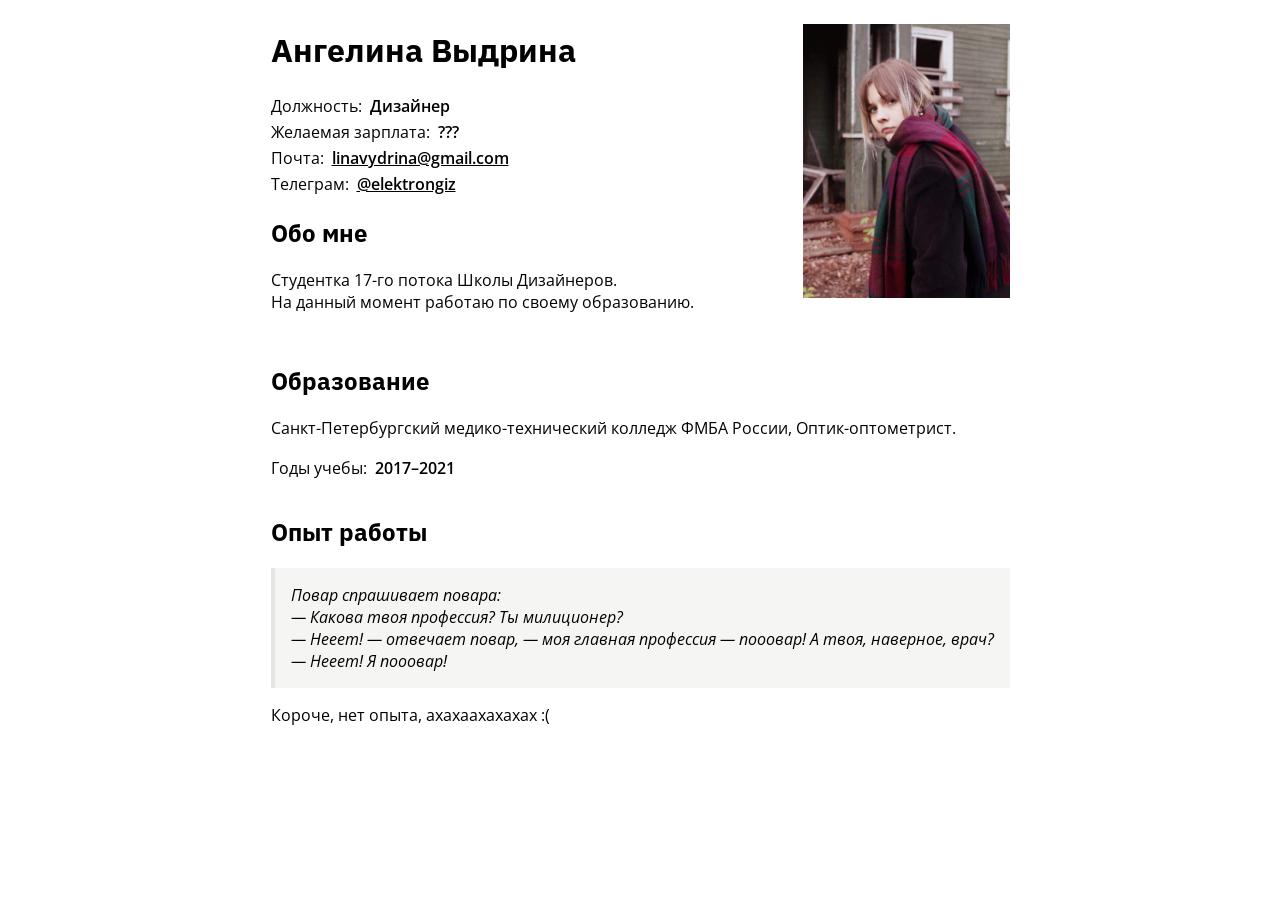
==== index.html @ 6e63c2c4 "Добавлена новая версия страницы" ====
<!DOCTYPE html>
<html lang="en">
  <head>
    <meta charset="UTF-8" />
    <meta http-equiv="X-UA-Compatible" content="IE=edge" />
    <meta name="viewport" content="width=device-width, initial-scale=1.0" />
    <link rel="stylesheet" href="css/style.css" />
    <link rel="preconnect" href="https://fonts.googleapis.com" />
    <link rel="preconnect" href="https://fonts.gstatic.com" crossorigin />
    <link
      href="https://fonts.googleapis.com/css2?family=IBM+Plex+Sans:wght@500,600,700,800,900&family=Open+Sans:wght@300,400,500,600,700,800,900&display=swap"
      rel="stylesheet"
    />
    <title>Ангелина Выдрина</title>
  </head>

  <body>
    <div class="page">
      <div class="content">
				<div class="cv-head">
					<div class="cv-head_info">
						<h1>Ангелина Выдрина</h1>
            <article class="info-block">
              <ul class="list">
                <li class="list_item">
                  <span class="list_item-title">Должность:</span>
                  <span class="list_item-value">Дизайнер</span>
                </li>
                <li class="list_item">
                  <span class="list_item-title">Желаемая зарплата:</span>
                  <span class="list_item-value">???</span>
                </li>
                <li class="list_item">
                  <span class="list_item-title">Почта:</span>
                  <span class="list_item-value"
                    ><a href="mailto:linavydrina@gmail.com"
                      >linavydrina@gmail.com</a
                    ></span
                  >
                </li>
                <li class="list_item">
                  <span class="list_item-title">Телеграм:</span>
                  <span class="list_item-value"
                    ><a href="https://t.me/elektrongiz">@elektrongiz</a></span
                  >
                </li>
              </ul>
            </article>
            <article class="info-block">
              <header>
                <h2>Обо мне</h2>
              </header>
              <p>
                Студентка 17-го потока Школы Дизайнеров. <br />
                На данный момент работаю по своему образованию.
              </p>
            </article>
          </div>
          <div class="cv-head_photo">
            <img
              src="img\photo_2022-12-06_13-28-23.jpg"
              class="photo"
              alt="Моя фотка"
            />
          </div>
        </div>

        <article class="info-block">
          <header>
            <h2>Образование</h2>
          </header>
          <p>
            Санкт-Петербургский медико-технический колледж ФМБА России,
            Оптик-оптометрист.
          </p>
          <ul class="list">
            <li class="list_item">
              <span class="list_item-title">Годы учебы:</span>
              <span class="list_item-value">2017&ndash;2021</span>
            </li>
          </ul>
        </article>
        <article class="info-block">
          <header>
            <h2>Опыт работы</h2>
          </header>
          <p>
            <quote>
              Повар спрашивает повара:<br />
              &mdash;&nbsp;Какова твоя профессия? Ты&nbsp;милиционер?<br />
              &mdash;&nbsp;Нееет! &mdash;&nbsp;отвечает повар,&nbsp;&mdash; моя
              главная профессия&nbsp;&mdash; пооовар! А&nbsp;твоя, наверное,
              врач?
              <br />
              &mdash;&nbsp;Нееет! Я&nbsp;пооовар!<br />
            </quote>
          </p>
          <p>Короче, нет опыта, ахахаахахахах :(</p>
        </article>
      </div>
    </div>
  </body>
</html>
---- css/style.css ----
body {
  margin: 0;
}
a {
  color: inherit;
}
h1,
h2 {
  font-family: 'IBM Plex Sans', sans-serif;
}
ul {
  list-style: none;
  margin: 0;
  padding: 0;
}
.page {
  display: flex;
  justify-content: center;
}
.content {
  display: flex;
  font-family: 'Open Sans', sans-serif;
  max-width: 64rem;
  gap: 1rem;
  padding: 0.5rem;
  flex-direction: column;
}
.cv-head,
.cv-head_info {
  display: flex;
}
.cv-head {
  justify-content: space-between;
}
.cv-head_info {
  flex-direction: column;
}

.cv-head_photo {
  align-items: flex-end;
  justify-content: flex-end;
}
.cv-head_photo img {
  width: 100%;
  padding-top: 1rem;
  max-height: 17.125rem;
  object-fit: contain;
}
.content_info {
  flex-direction: column;
}

.list {
  max-width: fit-content;
}

.list .list_item {
  padding: 0.125rem 0;
}
.list .list_item-value {
  font-weight: 600;
  /* float: right; */
  margin-left: 0.25rem;
}
.info-block quote {
  display: block;
  background-color: #f5f5f4;
  padding: 1rem;
  border-left: 0.25rem solid #e7e5e4;
  font-style: italic;
}
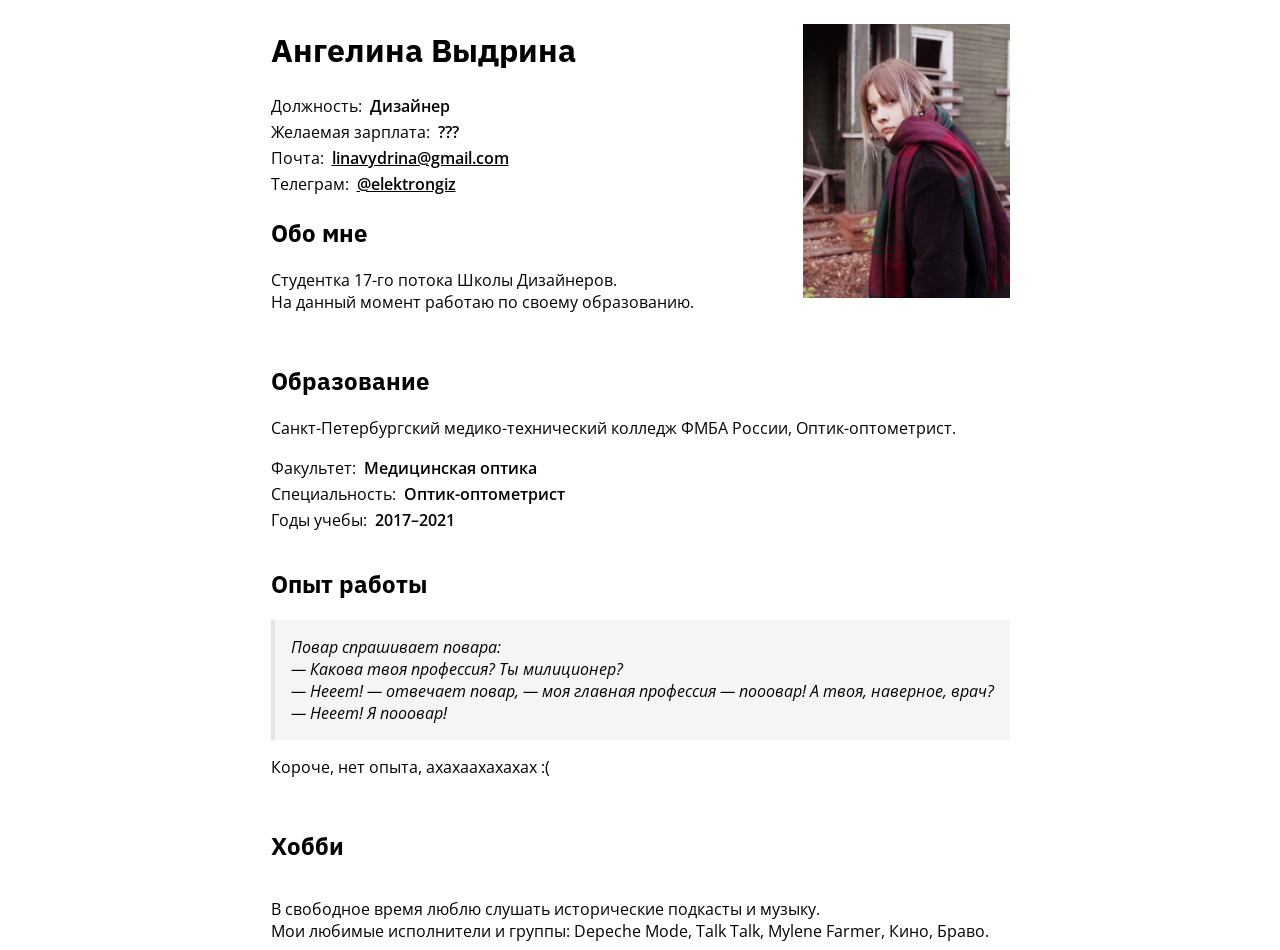
==== commit 3f1a1aaf: "Обновлено образование" ====
--- a/index.html
+++ b/index.html
@@ -17,9 +17,9 @@
   <body>
     <div class="page">
       <div class="content">
-				<div class="cv-head">
-					<div class="cv-head_info">
-						<h1>Ангелина Выдрина</h1>
+        <div class="cv-head">
+          <div class="cv-head_info">
+            <h1>Ангелина Выдрина</h1>
             <article class="info-block">
               <ul class="list">
                 <li class="list_item">
@@ -64,7 +64,6 @@
             />
           </div>
         </div>
-
         <article class="info-block">
           <header>
             <h2>Образование</h2>
@@ -74,6 +73,14 @@
             Оптик-оптометрист.
           </p>
           <ul class="list">
+						<li class="list_item">
+              <span class="list_item-title">Факультет:</span>
+              <span class="list_item-value">Медицинская оптика</span>
+            </li>
+						<li class="list_item">
+              <span class="list_item-title">Специальность:</span>
+              <span class="list_item-value">Оптик-оптометрист</span>
+            </li>
             <li class="list_item">
               <span class="list_item-title">Годы учебы:</span>
               <span class="list_item-value">2017&ndash;2021</span>
@@ -96,6 +103,14 @@
             </quote>
           </p>
           <p>Короче, нет опыта, ахахаахахахах :(</p>
+				</article>
+        </article class="info-block">
+          <header>
+            <h2>Хобби</h2>
+          </header>
+          В свободное время люблю слушать исторические подкасты и музыку.<br/> Мои
+          любимые исполнители и группы: Depeche Mode, Talk Talk, Mylene Farmer,
+          Кино, Браво.
         </article>
       </div>
     </div>
--- a/css/style.css
+++ b/css/style.css
@@ -31,6 +31,7 @@
 }
 .cv-head {
   justify-content: space-between;
+  gap: 2rem;
 }
 .cv-head_info {
   flex-direction: column;
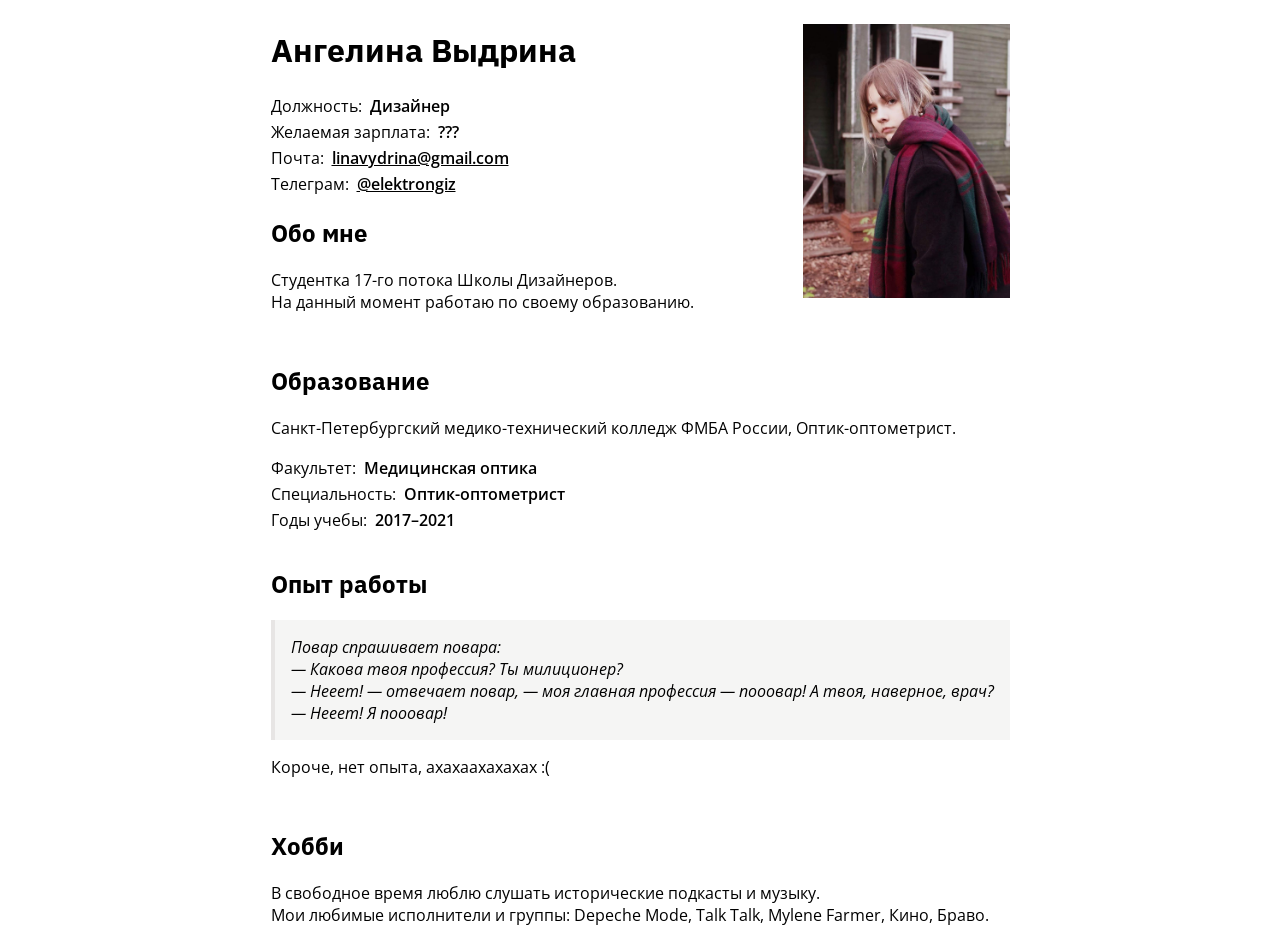
==== commit fa701f92: "Исправлена верстка" ====
--- a/index.html
+++ b/index.html
@@ -13,7 +13,6 @@
     />
     <title>Ангелина Выдрина</title>
   </head>
-
   <body>
     <div class="page">
       <div class="content">
@@ -73,11 +72,11 @@
             Оптик-оптометрист.
           </p>
           <ul class="list">
-						<li class="list_item">
+            <li class="list_item">
               <span class="list_item-title">Факультет:</span>
               <span class="list_item-value">Медицинская оптика</span>
             </li>
-						<li class="list_item">
+            <li class="list_item">
               <span class="list_item-title">Специальность:</span>
               <span class="list_item-value">Оптик-оптометрист</span>
             </li>
@@ -103,14 +102,14 @@
             </quote>
           </p>
           <p>Короче, нет опыта, ахахаахахахах :(</p>
-				</article>
-        </article class="info-block">
+        </article>
+        <article class="info-block">
           <header>
             <h2>Хобби</h2>
           </header>
-          В свободное время люблю слушать исторические подкасты и музыку.<br/> Мои
-          любимые исполнители и группы: Depeche Mode, Talk Talk, Mylene Farmer,
-          Кино, Браво.
+          В свободное время люблю слушать исторические подкасты и музыку.<br />
+          Мои любимые исполнители и группы: Depeche Mode, Talk Talk, Mylene
+          Farmer, Кино, Браво.
         </article>
       </div>
     </div>
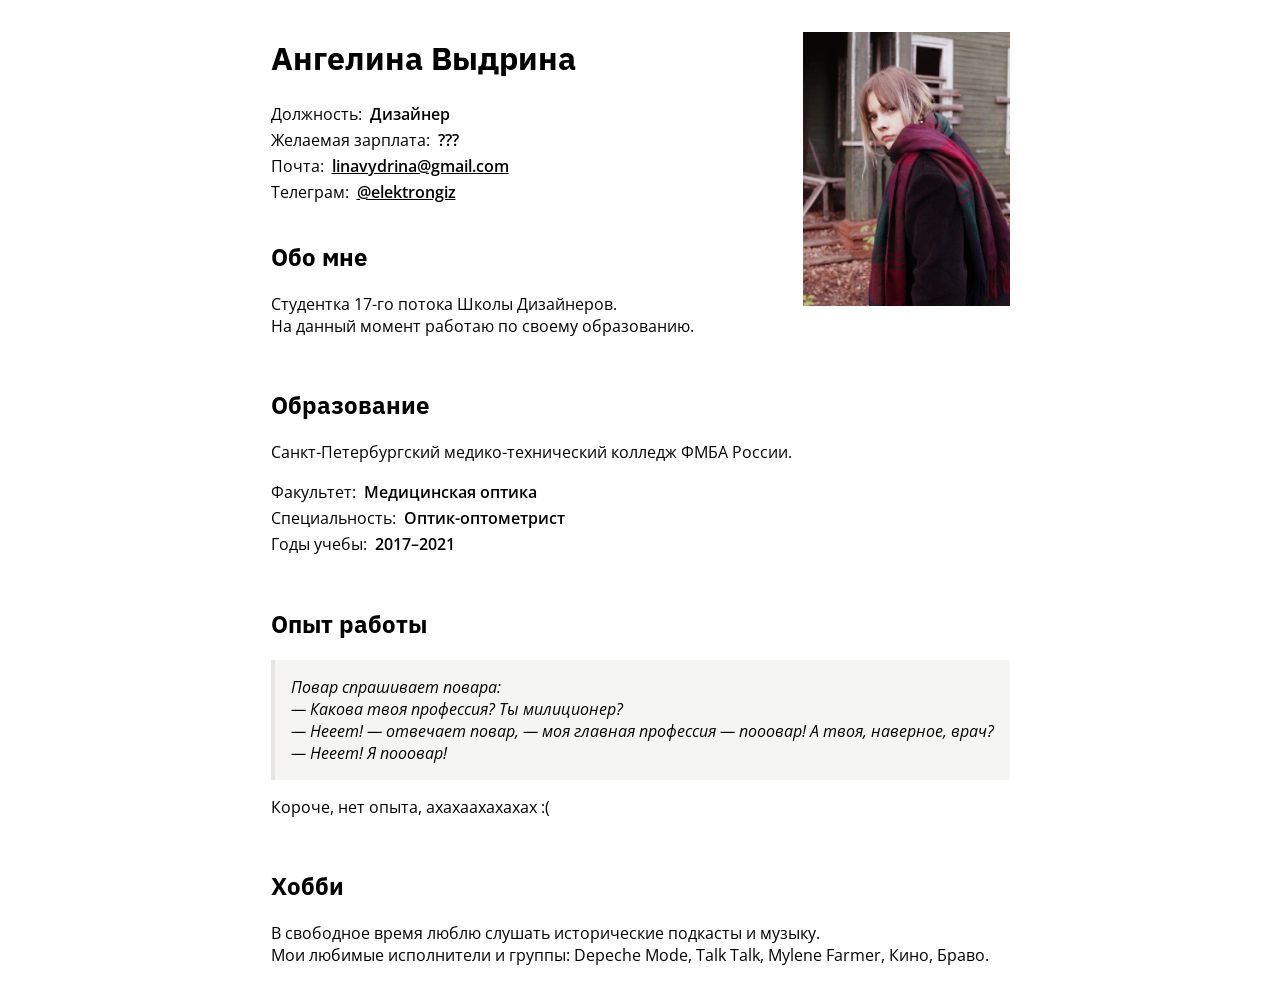
==== commit 3412e254: "Исправлена разметка" ====
--- a/index.html
+++ b/index.html
@@ -19,7 +19,7 @@
         <div class="cv-head">
           <div class="cv-head_info">
             <h1>Ангелина Выдрина</h1>
-            <article class="info-block">
+            <article class="info-block info-block--mb">
               <ul class="list">
                 <li class="list_item">
                   <span class="list_item-title">Должность:</span>
@@ -63,14 +63,12 @@
             />
           </div>
         </div>
-        <article class="info-block">
+        <article class="info-block info-block--mb">
           <header>
             <h2>Образование</h2>
           </header>
-          <p>
-            Санкт-Петербургский медико-технический колледж ФМБА России,
-            Оптик-оптометрист.
-          </p>
+          <p>Санкт-Петербургский медико-технический колледж ФМБА России.</p>
+
           <ul class="list">
             <li class="list_item">
               <span class="list_item-title">Факультет:</span>
--- a/css/style.css
+++ b/css/style.css
@@ -22,7 +22,7 @@
   font-family: 'Open Sans', sans-serif;
   max-width: 64rem;
   gap: 1rem;
-  padding: 0.5rem;
+  padding: 1rem;
   flex-direction: column;
 }
 .cv-head,
@@ -63,6 +63,9 @@
   /* float: right; */
   margin-left: 0.25rem;
 }
+.info-block--mb{
+	margin-bottom:1rem;
+}
 .info-block quote {
   display: block;
   background-color: #f5f5f4;
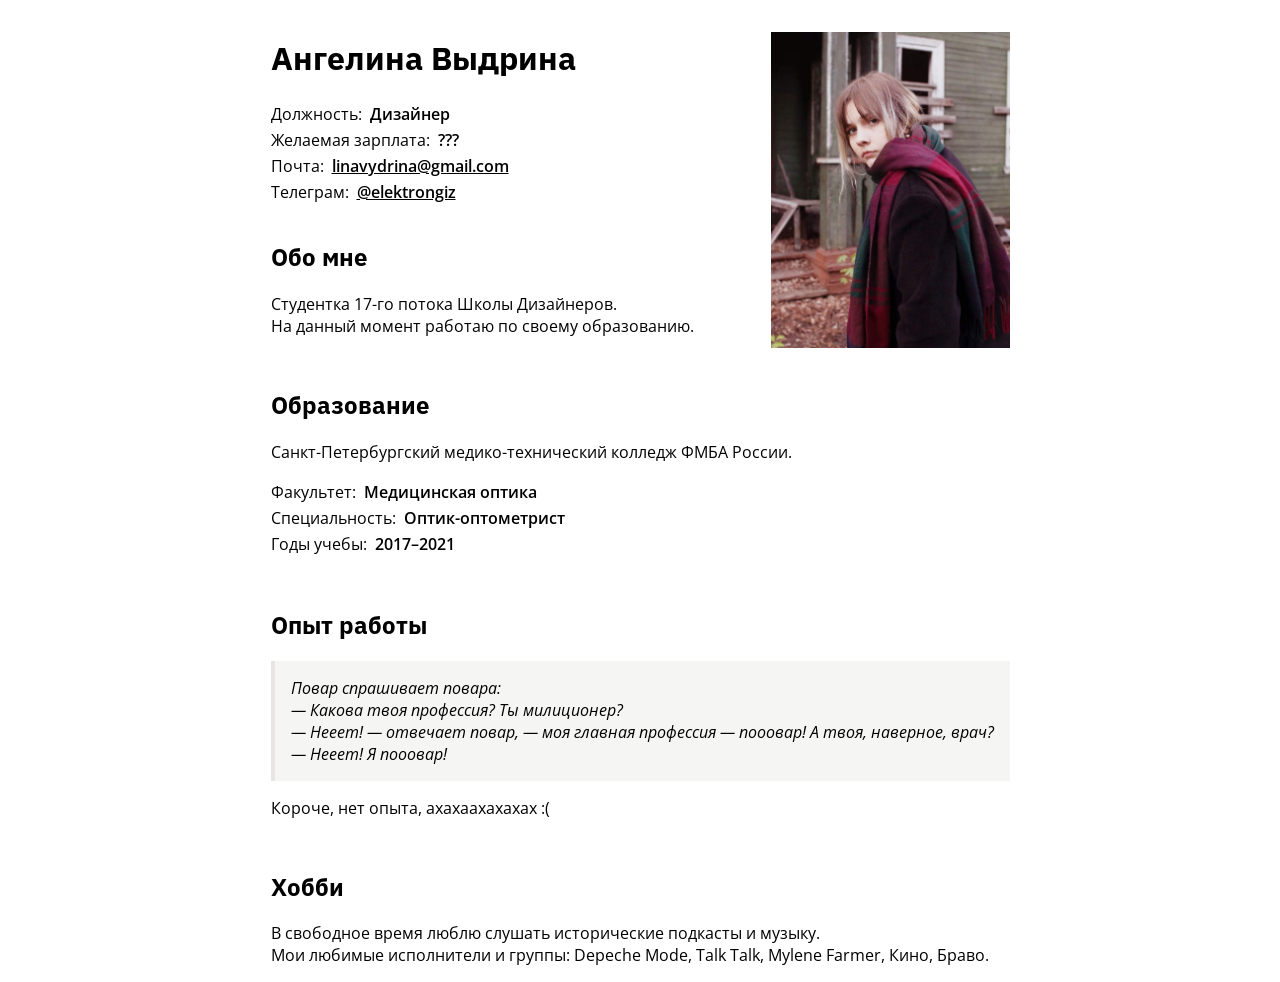
==== commit e85e4053: "Исправлены шрифты" ====
--- a/index.html
+++ b/index.html
@@ -5,12 +5,9 @@
     <meta http-equiv="X-UA-Compatible" content="IE=edge" />
     <meta name="viewport" content="width=device-width, initial-scale=1.0" />
     <link rel="stylesheet" href="css/style.css" />
-    <link rel="preconnect" href="https://fonts.googleapis.com" />
-    <link rel="preconnect" href="https://fonts.gstatic.com" crossorigin />
-    <link
-      href="https://fonts.googleapis.com/css2?family=IBM+Plex+Sans:wght@500,600,700,800,900&family=Open+Sans:wght@300,400,500,600,700,800,900&display=swap"
-      rel="stylesheet"
-    />
+		<link rel="preconnect" href="https://fonts.googleapis.com">
+		<link rel="preconnect" href="https://fonts.gstatic.com" crossorigin>
+		<link href="https://fonts.googleapis.com/css2?family=IBM+Plex+Sans:wght@500;600;700&family=Open+Sans:ital,wght@0,400;0,500;0,600;0,700;0,800;1,400;1,500&display=swap" rel="stylesheet">
     <title>Ангелина Выдрина</title>
   </head>
   <body>
--- a/css/style.css
+++ b/css/style.css
@@ -6,7 +6,7 @@
 }
 h1,
 h2 {
-  font-family: 'IBM Plex Sans', sans-serif;
+  font-family: 'IBM Plex Sans';
 }
 ul {
   list-style: none;
@@ -19,7 +19,7 @@
 }
 .content {
   display: flex;
-  font-family: 'Open Sans', sans-serif;
+  font-family: 'Open Sans';
   max-width: 64rem;
   gap: 1rem;
   padding: 1rem;
@@ -44,7 +44,7 @@
 .cv-head_photo img {
   width: 100%;
   padding-top: 1rem;
-  max-height: 17.125rem;
+  max-height: 19.75rem;
   object-fit: contain;
 }
 .content_info {
@@ -63,8 +63,8 @@
   /* float: right; */
   margin-left: 0.25rem;
 }
-.info-block--mb{
-	margin-bottom:1rem;
+.info-block--mb {
+  margin-bottom: 1rem;
 }
 .info-block quote {
   display: block;
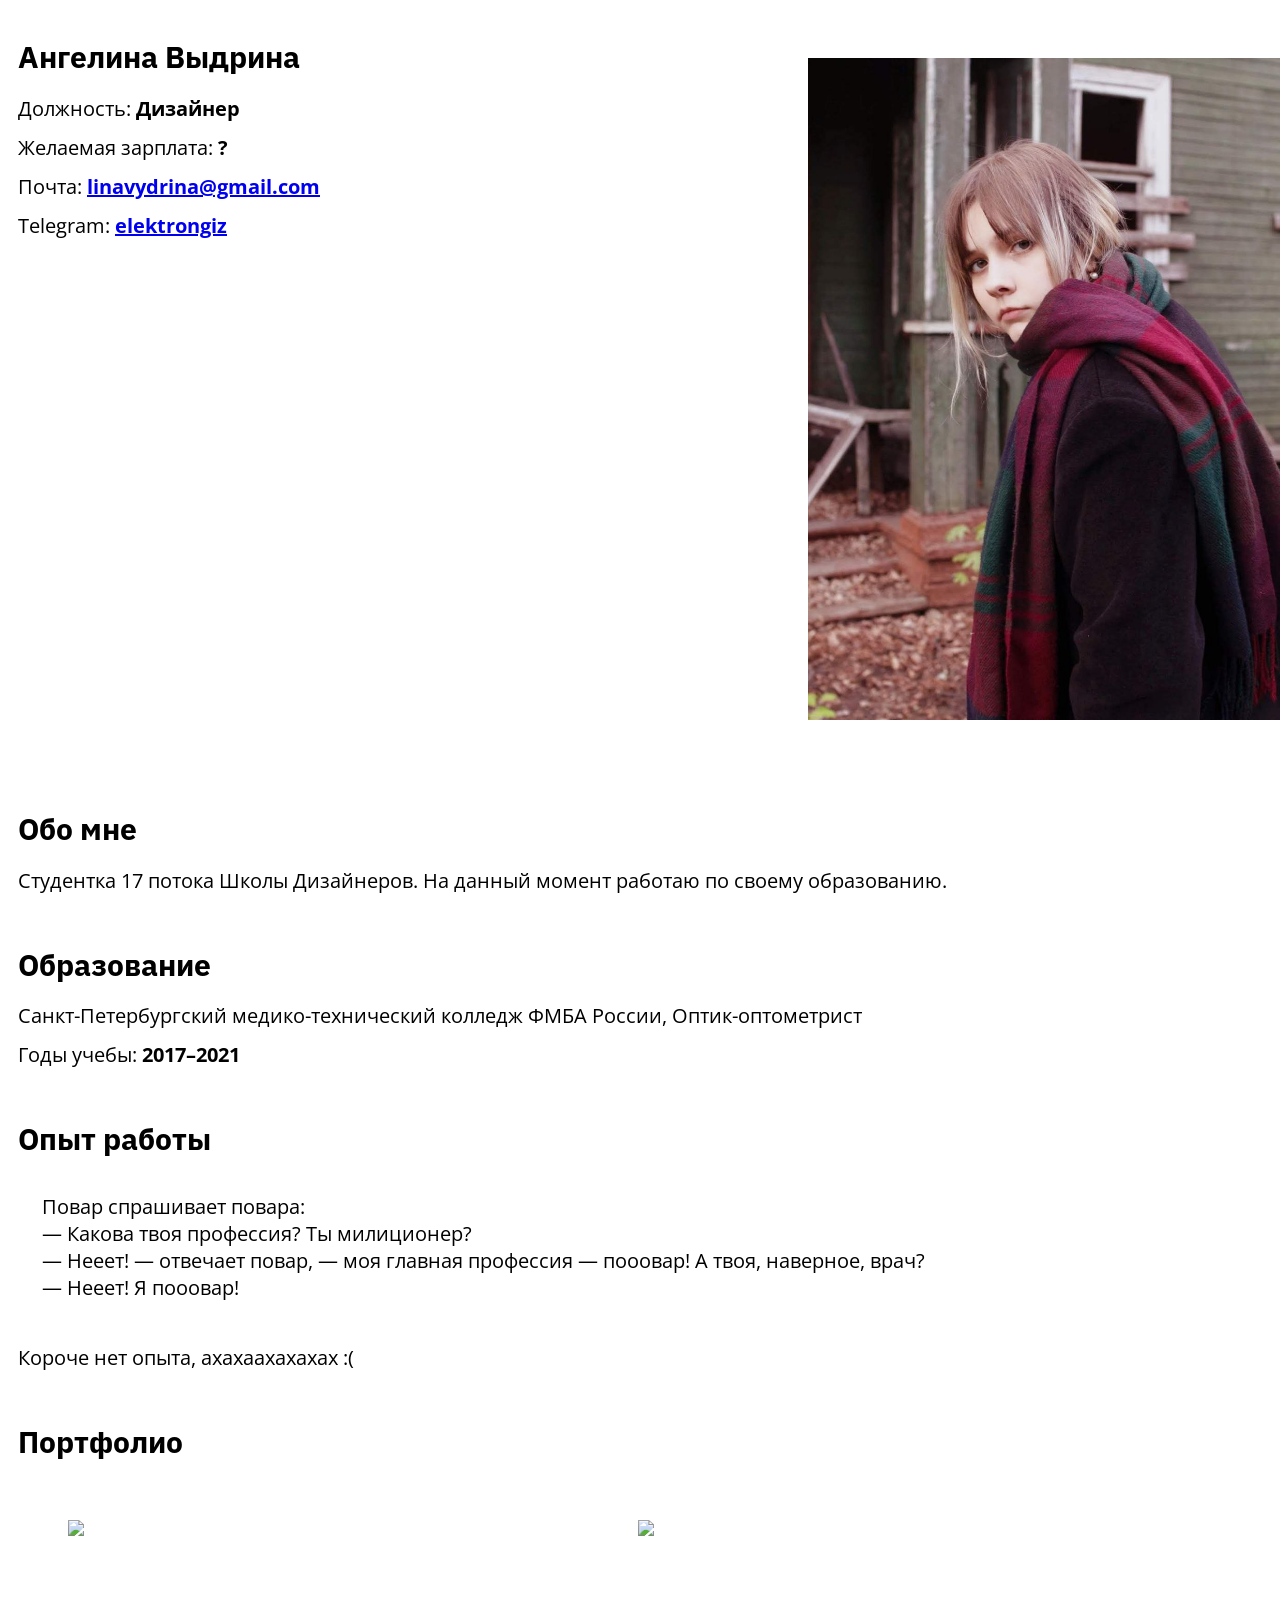
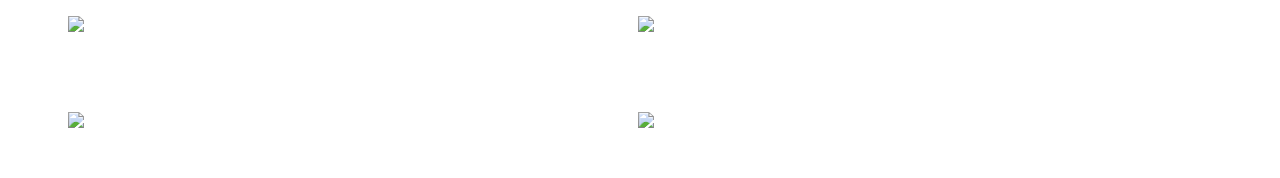
==== commit 66b91159: "вместо Хобби добавило заголовок портфолио" ====
--- a/index.html
+++ b/index.html
@@ -5,108 +5,117 @@
     <meta http-equiv="X-UA-Compatible" content="IE=edge" />
     <meta name="viewport" content="width=device-width, initial-scale=1.0" />
     <link rel="stylesheet" href="css/style.css" />
-		<link rel="preconnect" href="https://fonts.googleapis.com">
-		<link rel="preconnect" href="https://fonts.gstatic.com" crossorigin>
-		<link href="https://fonts.googleapis.com/css2?family=IBM+Plex+Sans:wght@500;600;700&family=Open+Sans:ital,wght@0,400;0,500;0,600;0,700;0,800;1,400;1,500&display=swap" rel="stylesheet">
-    <title>Ангелина Выдрина</title>
+    <link rel="preconnect" href="https://fonts.googleapis.com" />
+    <link rel="preconnect" href="https://fonts.gstatic.com" crossorigin />
+    <link
+      href="https://fonts.googleapis.com/css2?family=IBM+Plex+Sans:wght@500,600,700,800,900&family=Open+Sans:wght@300,400,500,600,700,800,900&display=swap"
+      rel="stylesheet"
+    />
+    <title>Portfolio</title>
   </head>
   <body>
-    <div class="page">
-      <div class="content">
-        <div class="cv-head">
-          <div class="cv-head_info">
-            <h1>Ангелина Выдрина</h1>
-            <article class="info-block info-block--mb">
-              <ul class="list">
-                <li class="list_item">
-                  <span class="list_item-title">Должность:</span>
-                  <span class="list_item-value">Дизайнер</span>
-                </li>
-                <li class="list_item">
-                  <span class="list_item-title">Желаемая зарплата:</span>
-                  <span class="list_item-value">???</span>
-                </li>
-                <li class="list_item">
-                  <span class="list_item-title">Почта:</span>
-                  <span class="list_item-value"
-                    ><a href="mailto:linavydrina@gmail.com"
-                      >linavydrina@gmail.com</a
-                    ></span
-                  >
-                </li>
-                <li class="list_item">
-                  <span class="list_item-title">Телеграм:</span>
-                  <span class="list_item-value"
-                    ><a href="https://t.me/elektrongiz">@elektrongiz</a></span
-                  >
-                </li>
-              </ul>
-            </article>
-            <article class="info-block">
-              <header>
-                <h2>Обо мне</h2>
-              </header>
-              <p>
-                Студентка 17-го потока Школы Дизайнеров. <br />
-                На данный момент работаю по своему образованию.
-              </p>
-            </article>
-          </div>
-          <div class="cv-head_photo">
+    <div class="my_photo">
+      <img src="img\photo_2022-12-06_13-28-23.jpg" alt="Моя фотка" />
+    </div>
+    <section>
+      <div class="info">
+        <h1>Ангелина Выдрина</h1>
+        <p>Должность: <strong>Дизайнер</strong></p>
+        <p>Желаемая зарплата: <strong>?</strong></p>
+        <p>
+          Почта:
+          <strong>
+            <a href="mailto:linavydrina@gmail.com">linavydrina@gmail.com</a>
+          </strong>
+        </p>
+        <p>
+          Telegram:
+          <strong><a href="https://t.me/elektrongiz">elektrongiz</a></strong>
+        </p>
+      </div>
+    </section>
+    <section>
+      <div class="about_me">
+        <h2>Обо мне</h2>
+        <p>
+          Студентка 17 потока Школы Дизайнеров. На данный момент работаю по
+          своему образованию.
+        </p>
+      </div>
+    </section>
+    <section>
+      <div class="education">
+        <h2>Образование</h2>
+        <p>
+          Санкт-Петербургский медико-технический колледж ФМБА России,
+          Оптик-оптометрист
+        </p>
+        <p>Годы учебы: <strong>2017&ndash;2021</strong></p>
+      </div>
+    </section>
+    <section>
+      <div class="work_exp">
+        <h2>Опыт работы</h2>
+        <quote>
+          Повар спрашивает повара:<br />
+          &mdash;&nbsp;Какова твоя профессия? Ты&nbsp;милиционер?<br />
+          &mdash;&nbsp;Нееет! &mdash;&nbsp;отвечает повар,&nbsp;&mdash; моя
+          главная профессия&nbsp;&mdash; пооовар! А&nbsp;твоя, наверное, врач?
+          <br />
+          &mdash;&nbsp;Нееет! Я&nbsp;пооовар!<br />
+        </quote>
+        <br />
+        <p>Короче нет опыта, ахахаахахахах :(</p>
+      </div>
+    </section>
+    <section>
+      <div class="hobby">
+        <h2>Портфолио</h2>
+      </div>
+    </section>
+    <div class="row">
+      <div class="project">
+        <div class="project-image">
+          <img
+            src="https://sun9-5.userapi.com/impf/c845219/v845219120/dbd8b/2jRBt3FWqDQ.jpg?size=1280x853&quality=96&sign=34db3adf896751f9aa217cc873dd2c17&type=album"/>
+        </div>
+      </div>
+    </div>
+  </div>
+    <div class="row">
+      <div class="project">
+        <div class="project-image">
+          <img
+            src="https://sun9-84.userapi.com/impf/c845216/v845216609/15e009/Za1s0WT6l2A.jpg?size=1280x853&quality=96&sign=372a58e5b6a324b49d466f84b5224939&type=album">
+        </div>
+      </div>
+      <div class="project">
+        <div class="project-image">
+          <img
+            src="https://sun9-5.userapi.com/impf/c854024/v854024012/11752d/TKD2sMFO4-4.jpg?size=1280x853&quality=96&sign=32073e2aa7c2bae01bfe13396f7c8782&type=album">
+        </div>
+      </div>
+      <div class="row">
+        <div class="project">
+          <div class="project-image">
             <img
-              src="img\photo_2022-12-06_13-28-23.jpg"
-              class="photo"
-              alt="Моя фотка"
-            />
+              src="https://sun9-47.userapi.com/impf/c852228/v852228037/556c2/tZgpC5PPZ1I.jpg?size=1280x853&quality=96&sign=af4499aff1f1289114e8dca5cdde4005&type=album"/>
           </div>
         </div>
-        <article class="info-block info-block--mb">
-          <header>
-            <h2>Образование</h2>
-          </header>
-          <p>Санкт-Петербургский медико-технический колледж ФМБА России.</p>
-
-          <ul class="list">
-            <li class="list_item">
-              <span class="list_item-title">Факультет:</span>
-              <span class="list_item-value">Медицинская оптика</span>
-            </li>
-            <li class="list_item">
-              <span class="list_item-title">Специальность:</span>
-              <span class="list_item-value">Оптик-оптометрист</span>
-            </li>
-            <li class="list_item">
-              <span class="list_item-title">Годы учебы:</span>
-              <span class="list_item-value">2017&ndash;2021</span>
-            </li>
-          </ul>
-        </article>
-        <article class="info-block">
-          <header>
-            <h2>Опыт работы</h2>
-          </header>
-          <p>
-            <quote>
-              Повар спрашивает повара:<br />
-              &mdash;&nbsp;Какова твоя профессия? Ты&nbsp;милиционер?<br />
-              &mdash;&nbsp;Нееет! &mdash;&nbsp;отвечает повар,&nbsp;&mdash; моя
-              главная профессия&nbsp;&mdash; пооовар! А&nbsp;твоя, наверное,
-              врач?
-              <br />
-              &mdash;&nbsp;Нееет! Я&nbsp;пооовар!<br />
-            </quote>
-          </p>
-          <p>Короче, нет опыта, ахахаахахахах :(</p>
-        </article>
-        <article class="info-block">
-          <header>
-            <h2>Хобби</h2>
-          </header>
-          В свободное время люблю слушать исторические подкасты и музыку.<br />
-          Мои любимые исполнители и группы: Depeche Mode, Talk Talk, Mylene
-          Farmer, Кино, Браво.
-        </article>
       </div>
     </div>
+      <div class="row">
+        <div class="project">
+          <div class="project-image">
+            <img
+              src="https://sun9-61.userapi.com/impf/c845216/v845216339/dfca4/bR5BymN2br4.jpg?size=1280x853&quality=96&sign=b271bff05a80cdfe816bee10262cb3bd&type=album">
+          </div>
+        </div>
+        <div class="project">
+          <div class="project-image">
+            <img
+              src="https://sun9-87.userapi.com/impf/c844216/v844216105/d1613/swdx_1zC8VA.jpg?size=1280x853&quality=96&sign=76d15209ca38b49ac5fdb32d136945f7&type=album">
+          </div>
+        </div>
   </body>
 </html>
--- a/css/style.css
+++ b/css/style.css
@@ -1,75 +1,85 @@
-body {
-  margin: 0;
-}
-a {
-  color: inherit;
-}
-h1,
-h2 {
-  font-family: 'IBM Plex Sans';
-}
-ul {
-  list-style: none;
-  margin: 0;
-  padding: 0;
-}
-.page {
-  display: flex;
-  justify-content: center;
-}
-.content {
-  display: flex;
-  font-family: 'Open Sans';
-  max-width: 64rem;
-  gap: 1rem;
-  padding: 1rem;
-  flex-direction: column;
-}
-.cv-head,
-.cv-head_info {
-  display: flex;
-}
-.cv-head {
-  justify-content: space-between;
-  gap: 2rem;
-}
-.cv-head_info {
-  flex-direction: column;
+* {
+  padding: 0px;
 }
 
-.cv-head_photo {
-  align-items: flex-end;
-  justify-content: flex-end;
-}
-.cv-head_photo img {
-  width: 100%;
-  padding-top: 1rem;
-  max-height: 19.75rem;
-  object-fit: contain;
-}
-.content_info {
-  flex-direction: column;
+body {
+  font-size: 20px;
+  line-height: 27px;
 }
 
-.list {
-  max-width: fit-content;
+section {
+  position: relative;
+}
+h1 {
+  font-family: "IBM Plex Sans", sans-serif;
+  color: #000000;
+  text-align: left;
+}
+.info {
+  margin: 0;
+  display: inline-block;
+  padding: 10px;
 }
 
-.list .list_item {
-  padding: 0.125rem 0;
+h2 {
+  font-family: "IBM Plex Sans", sans-serif;
+  color: #000000;
+  text-align: left;
 }
-.list .list_item-value {
-  font-weight: 600;
-  /* float: right; */
-  margin-left: 0.25rem;
+
+P {
+  font-family: "Open Sans", sans-serif;
+  font-size: 20px;
+  color: black;
+  margin: 0 0 0.6em 0;
 }
-.info-block--mb {
-  margin-bottom: 1rem;
+
+.my_photo {
+  width: 500px;
+  height: auto;
+  float: right;
+  padding: 10px;
+  margin: 10px 14px auto 6px;
 }
-.info-block quote {
+
+.about_me {
+  margin: 0;
+  display: inline-block;
+  padding: 10px;
+}
+
+.education {
+  margin: 0;
+  display: inline-block;
+  padding: 10px;
+}
+
+.work_exp {
+  margin: 0;
+  display: inline-block;
+  padding: 10px;
+}
+
+.hobby {
+  margin: 0;
+  display: inline-block;
+  padding: 10px;
+}
+
+quote {
+  font-family: "Open Sans", sans-serif;
+  /* background-color: #ffffa9; */
   display: block;
-  background-color: #f5f5f4;
-  padding: 1rem;
-  border-left: 0.25rem solid #e7e5e4;
-  font-style: italic;
+  padding: 16px 24px;
+  /* border-left: 3px solid #bf8f10; */
+  line-height: normal;
 }
+
+img {
+  width: 500px;
+  height: auto;
+  float: left;
+  padding: 0px;
+  margin: 30px 10px 50px 60px;
+}
+
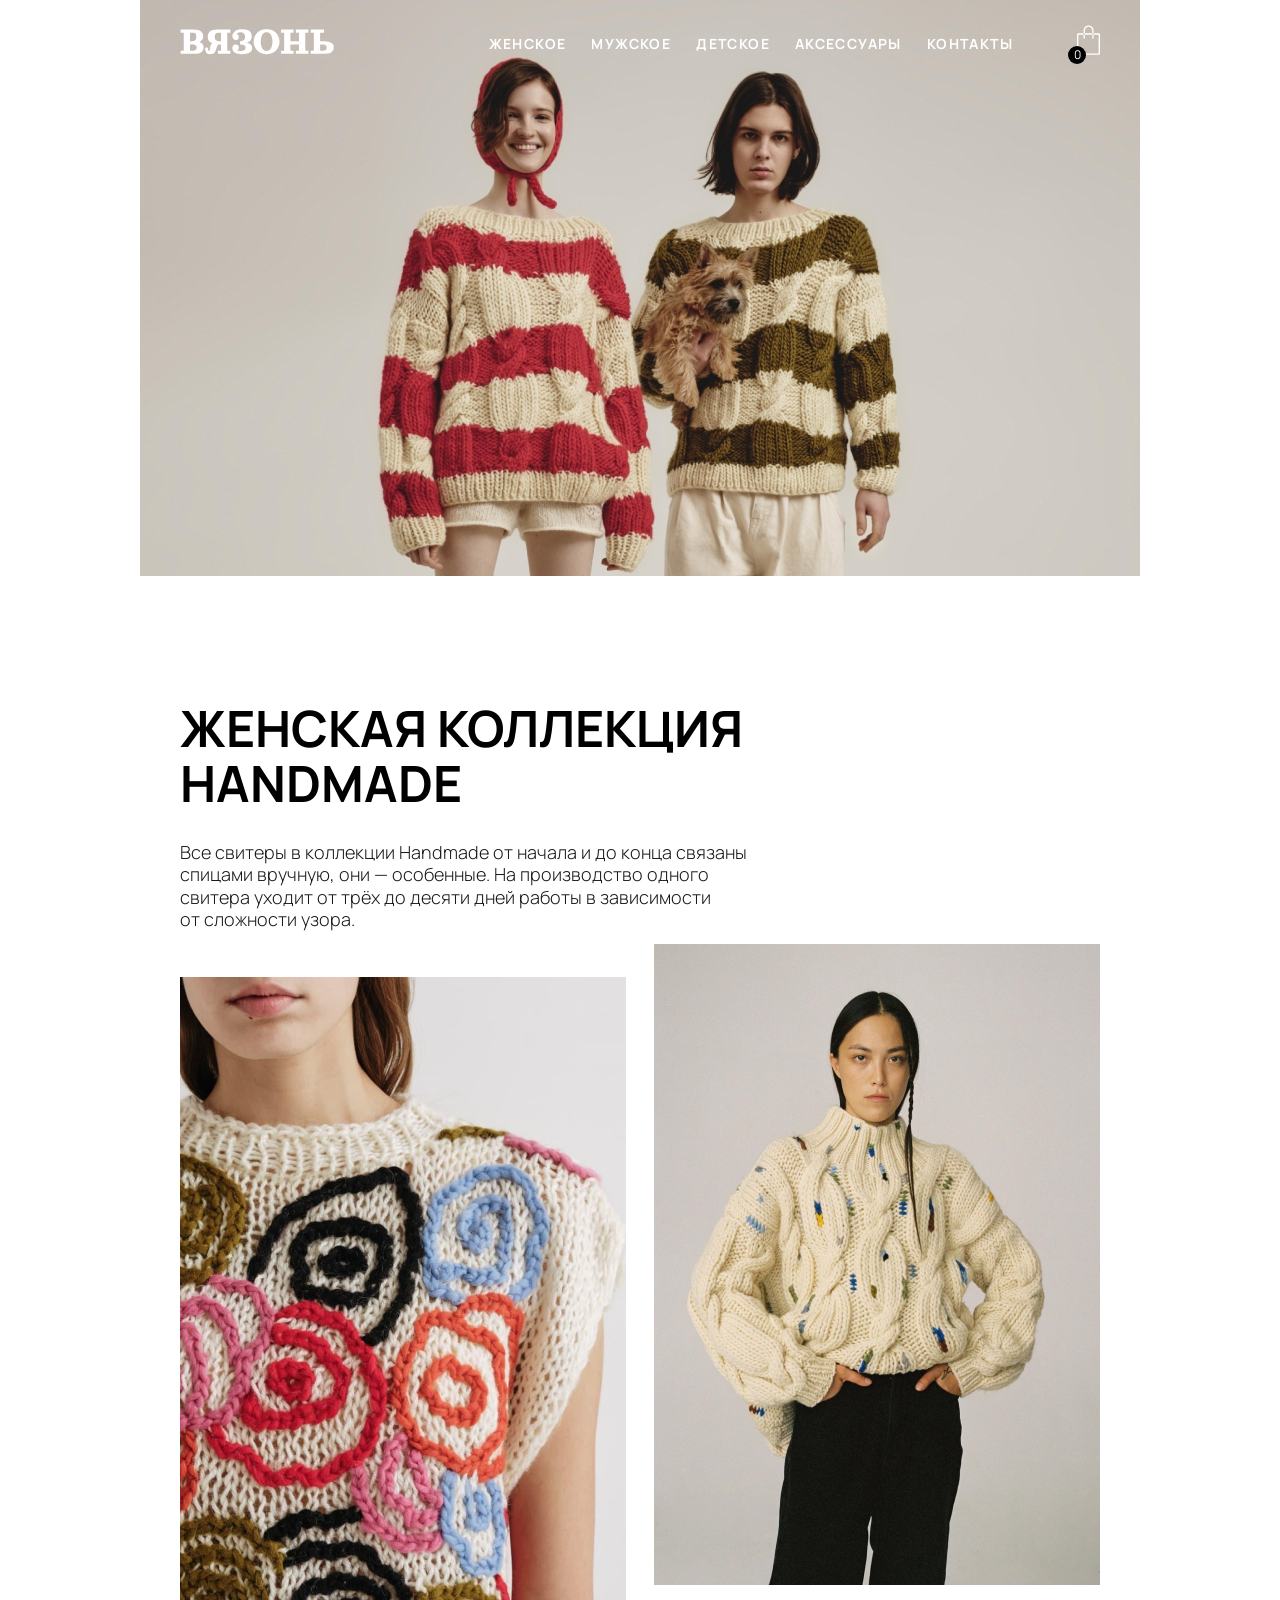
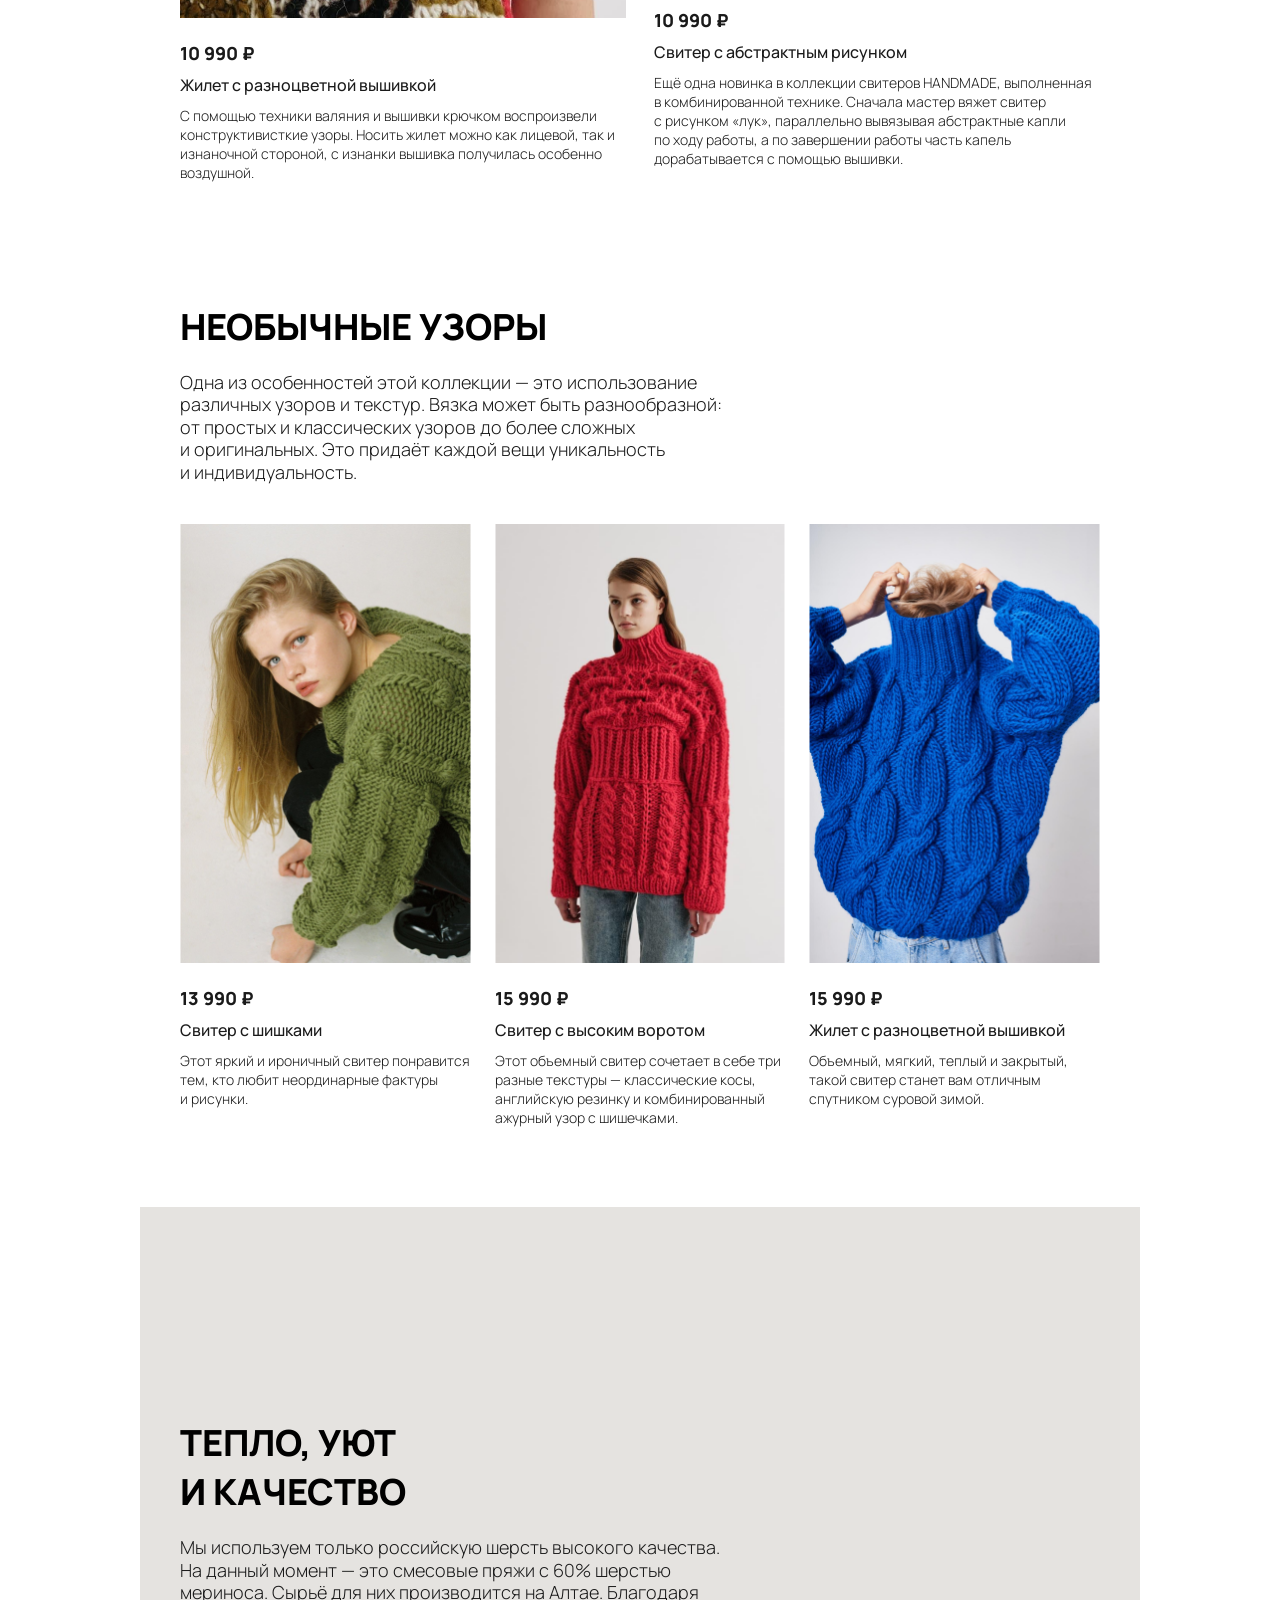
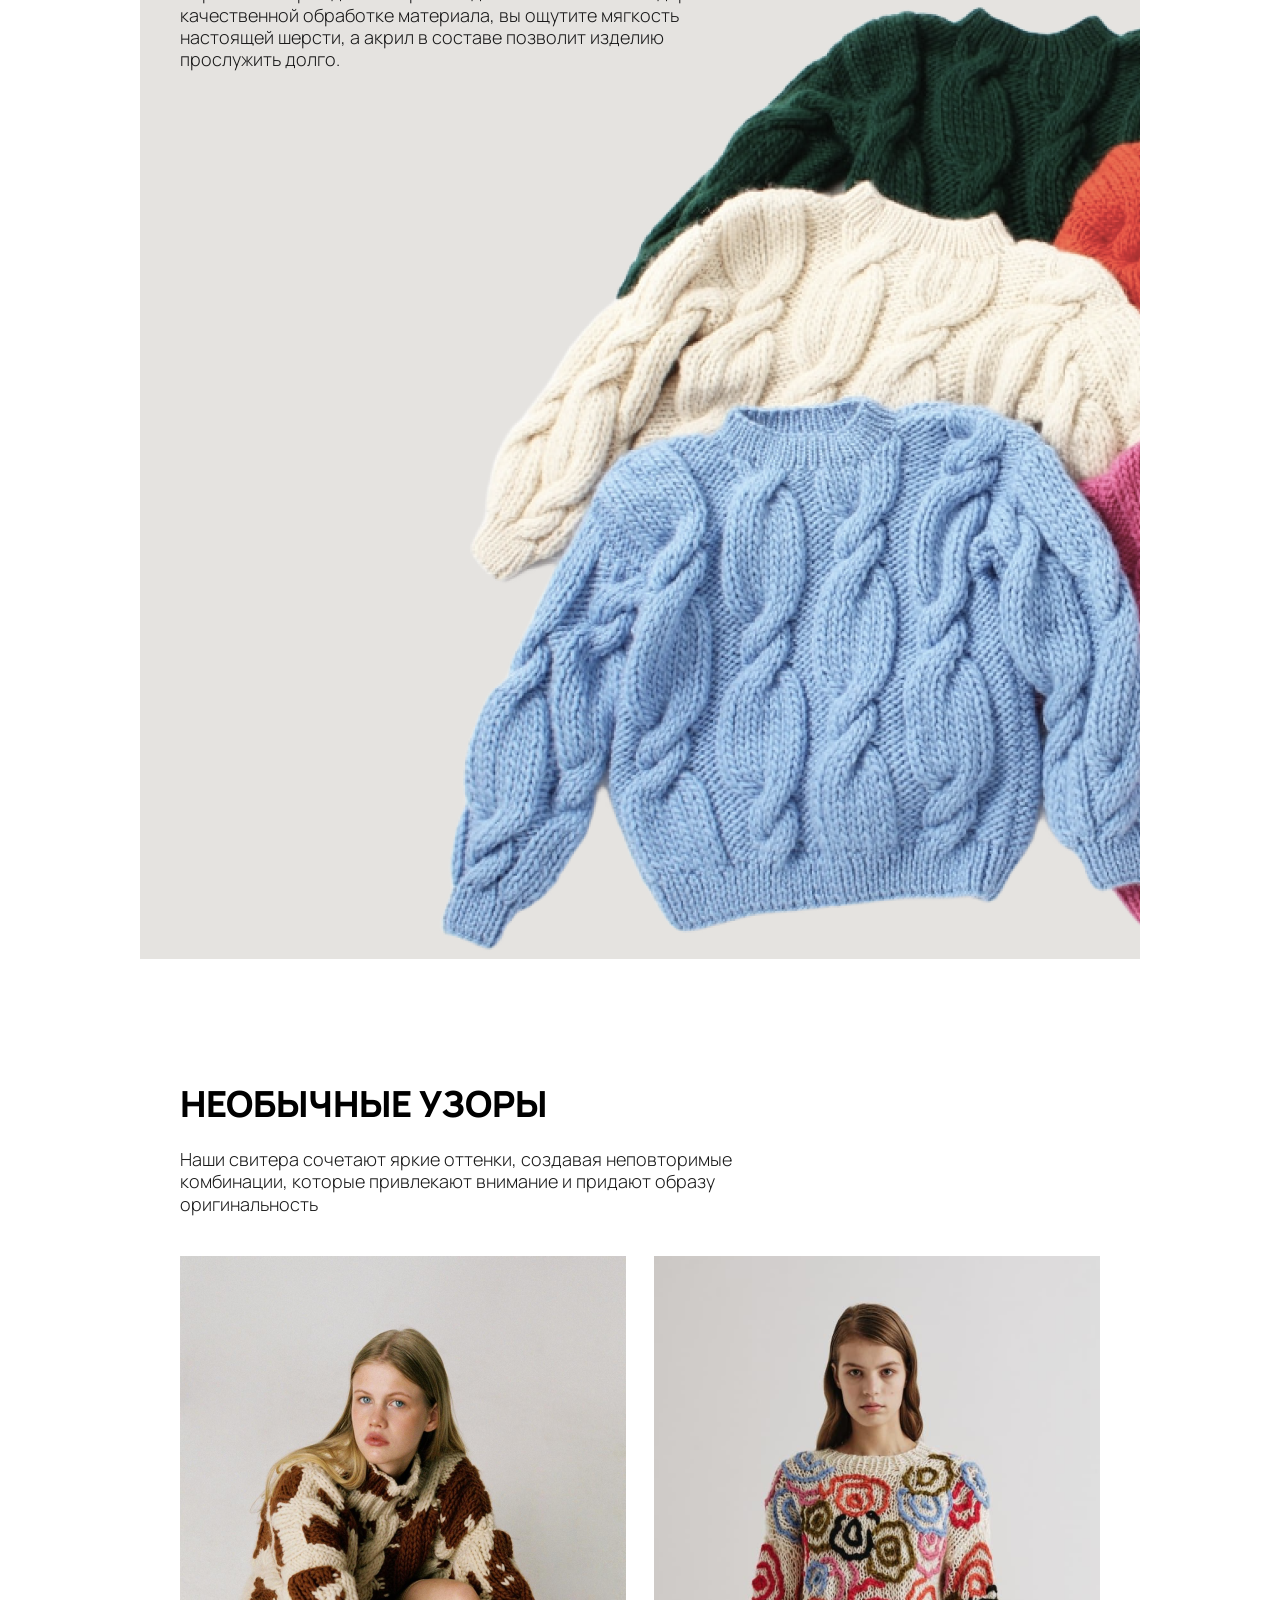
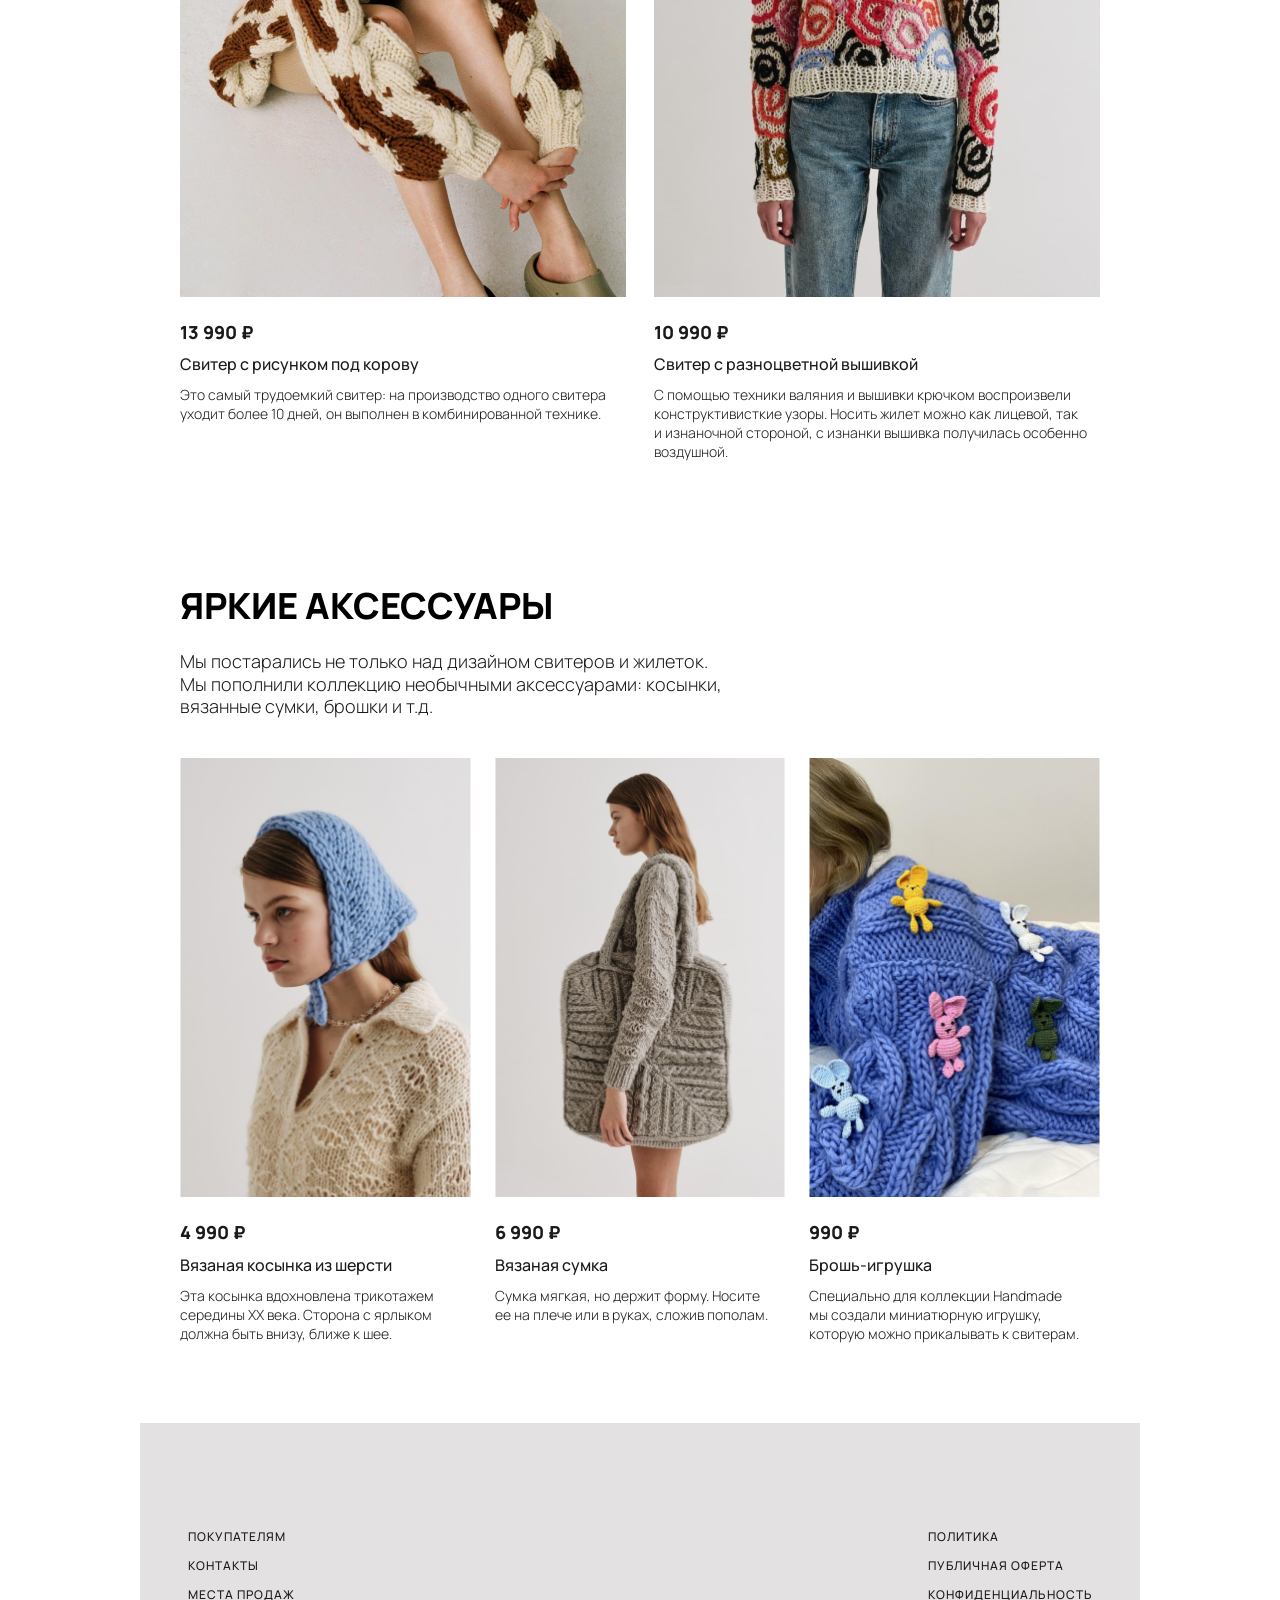
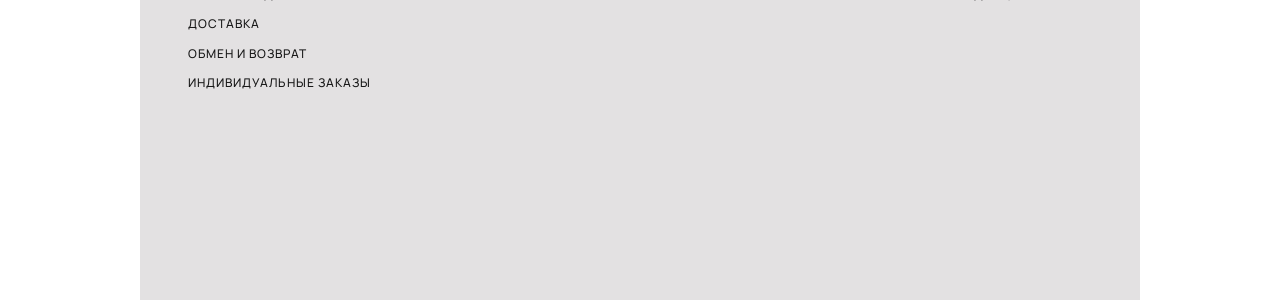
==== commit 0137fb4d: "Update 34 files" ====
--- a/index.html
+++ b/index.html
@@ -2,120 +2,317 @@
 <html lang="en">
   <head>
     <meta charset="UTF-8" />
-    <meta http-equiv="X-UA-Compatible" content="IE=edge" />
     <meta name="viewport" content="width=device-width, initial-scale=1.0" />
-    <link rel="stylesheet" href="css/style.css" />
     <link rel="preconnect" href="https://fonts.googleapis.com" />
     <link rel="preconnect" href="https://fonts.gstatic.com" crossorigin />
+    <link rel="stylesheet" href="./styles.css" />
     <link
-      href="https://fonts.googleapis.com/css2?family=IBM+Plex+Sans:wght@500,600,700,800,900&family=Open+Sans:wght@300,400,500,600,700,800,900&display=swap"
+      href="https://fonts.googleapis.com/css2?family=Manrope:wght@300;500;700;800&display=swap"
       rel="stylesheet"
     />
-    <title>Portfolio</title>
+    <title>Вязонь</title>
   </head>
   <body>
-    <div class="my_photo">
-      <img src="img\photo_2022-12-06_13-28-23.jpg" alt="Моя фотка" />
-    </div>
-    <section>
-      <div class="info">
-        <h1>Ангелина Выдрина</h1>
-        <p>Должность: <strong>Дизайнер</strong></p>
-        <p>Желаемая зарплата: <strong>?</strong></p>
-        <p>
-          Почта:
-          <strong>
-            <a href="mailto:linavydrina@gmail.com">linavydrina@gmail.com</a>
-          </strong>
-        </p>
-        <p>
-          Telegram:
-          <strong><a href="https://t.me/elektrongiz">elektrongiz</a></strong>
-        </p>
-      </div>
-    </section>
-    <section>
-      <div class="about_me">
-        <h2>Обо мне</h2>
-        <p>
-          Студентка 17 потока Школы Дизайнеров. На данный момент работаю по
-          своему образованию.
-        </p>
-      </div>
-    </section>
-    <section>
-      <div class="education">
-        <h2>Образование</h2>
-        <p>
-          Санкт-Петербургский медико-технический колледж ФМБА России,
-          Оптик-оптометрист
-        </p>
-        <p>Годы учебы: <strong>2017&ndash;2021</strong></p>
-      </div>
-    </section>
-    <section>
-      <div class="work_exp">
-        <h2>Опыт работы</h2>
-        <quote>
-          Повар спрашивает повара:<br />
-          &mdash;&nbsp;Какова твоя профессия? Ты&nbsp;милиционер?<br />
-          &mdash;&nbsp;Нееет! &mdash;&nbsp;отвечает повар,&nbsp;&mdash; моя
-          главная профессия&nbsp;&mdash; пооовар! А&nbsp;твоя, наверное, врач?
-          <br />
-          &mdash;&nbsp;Нееет! Я&nbsp;пооовар!<br />
-        </quote>
-        <br />
-        <p>Короче нет опыта, ахахаахахахах :(</p>
-      </div>
-    </section>
-    <section>
-      <div class="hobby">
-        <h2>Портфолио</h2>
-      </div>
-    </section>
-    <div class="row">
-      <div class="project">
-        <div class="project-image">
-          <img
-            src="https://sun9-5.userapi.com/impf/c845219/v845219120/dbd8b/2jRBt3FWqDQ.jpg?size=1280x853&quality=96&sign=34db3adf896751f9aa217cc873dd2c17&type=album"/>
+    <header class="header">
+      <a href="#" class="header__logo-container">
+        <img src="./assets/logo.svg" />
+      </a>
+      <div class="header-menu">
+        <nav class="navigation">
+          <ul class="navigation-list">
+            <li class="navigation-list-item">
+              <a class="navigation-list-item__content" href="#">Женское</a>
+            </li>
+            <li class="navigation-list-item">
+              <a class="navigation-list-item__content" href="#">Мужское</a>
+            </li>
+            <li class="navigation-list-item">
+              <a class="navigation-list-item__content" href="#">Детское</a>
+            </li>
+            <li class="navigation-list-item">
+              <a class="navigation-list-item__content" href="#">Аксессуары</a>
+            </li>
+            <li class="navigation-list-item">
+              <a class="navigation-list-item__content" href="#">Контакты</a>
+            </li>
+          </ul>
+        </nav>
+        <div class="header__cart-button-container">
+          <img src="./assets/icons/cart.svg" />
         </div>
       </div>
-    </div>
-  </div>
-    <div class="row">
-      <div class="project">
-        <div class="project-image">
-          <img
-            src="https://sun9-84.userapi.com/impf/c845216/v845216609/15e009/Za1s0WT6l2A.jpg?size=1280x853&quality=96&sign=372a58e5b6a324b49d466f84b5224939&type=album">
-        </div>
+    </header>
+    <main>
+      <div>
+        <img src="./assets/Background_photo.png" />
       </div>
-      <div class="project">
-        <div class="project-image">
-          <img
-            src="https://sun9-5.userapi.com/impf/c854024/v854024012/11752d/TKD2sMFO4-4.jpg?size=1280x853&quality=96&sign=32073e2aa7c2bae01bfe13396f7c8782&type=album">
-        </div>
-      </div>
-      <div class="row">
-        <div class="project">
-          <div class="project-image">
-            <img
-              src="https://sun9-47.userapi.com/impf/c852228/v852228037/556c2/tZgpC5PPZ1I.jpg?size=1280x853&quality=96&sign=af4499aff1f1289114e8dca5cdde4005&type=album"/>
-          </div>
-        </div>
-      </div>
-    </div>
-      <div class="row">
-        <div class="project">
-          <div class="project-image">
-            <img
-              src="https://sun9-61.userapi.com/impf/c845216/v845216339/dfca4/bR5BymN2br4.jpg?size=1280x853&quality=96&sign=b271bff05a80cdfe816bee10262cb3bd&type=album">
-          </div>
-        </div>
-        <div class="project">
-          <div class="project-image">
-            <img
-              src="https://sun9-87.userapi.com/impf/c844216/v844216105/d1613/swdx_1zC8VA.jpg?size=1280x853&quality=96&sign=76d15209ca38b49ac5fdb32d136945f7&type=album">
-          </div>
-        </div>
+      <article>
+        <section class="content section section--title">
+          <div class="section-title-block">
+            <h1 class="section-title">Женская коллекция Handmade</h1>
+            <p class="section-title-description">
+              Все свитеры в&nbsp;коллекции Handmade от&nbsp;начала
+              и&nbsp;до&nbsp;конца связаны спицами вручную, они&nbsp;&mdash;
+              особенные. На&nbsp;производство одного свитера уходит от&nbsp;трёх
+              до&nbsp;десяти дней работы в&nbsp;зависимости от&nbsp;сложности
+              узора.
+            </p>
+          </div>
+          <div class="product-card-group product-card-group--duplet">
+            <section class="product-card product-card--padded">
+              <div class="product-card__image">
+                <img src="./assets/div.js-product-img.png" />
+              </div>
+              <div class="product-card__info">
+                <span class="product-card__price">10 990 ₽</span>
+                <h3 class="product-card__title">
+                  Жилет с разноцветной вышивкой
+                </h3>
+                <p class="product-card__description">
+                  C помощью техники валяния и вышивки крючком воспроизвели
+                  конструктивисткие узоры. Носить жилет можно как лицевой, так и
+                  изнаночной стороной, с изнанки вышивка получилась особенно
+                  воздушной.
+                </p>
+              </div>
+            </section>
+            <section class="product-card">
+              <div class="product-card__image">
+                <img src="./assets/div.js-product-img-1.png" />
+              </div>
+              <div class="product-card__info">
+                <span class="product-card__price">10 990 ₽</span>
+                <h3 class="product-card__title">
+                  Свитер с абстрактным рисунком
+                </h3>
+                <p class="product-card__description">
+                  Ещё одна новинка в&nbsp;коллекции свитеров HANDMADE,
+                  выполненная в&nbsp;комбинированной технике. Сначала мастер
+                  вяжет свитер с&nbsp;рисунком &laquo;лук&raquo;, параллельно
+                  вывязывая абстрактные капли по&nbsp;ходу работы,
+                  а&nbsp;по&nbsp;завершении работы часть капель дорабатывается
+                  с&nbsp;помощью вышивки.
+                </p>
+              </div>
+            </section>
+          </div>
+        </section>
+
+        <section class="content section">
+          <div class="section-title-block">
+            <h2 class="section-title">Необычные узоры</h2>
+            <p class="section-title-description">
+              Одна из&nbsp;особенностей этой коллекции&nbsp;&mdash; это
+              использование различных узоров и&nbsp;текстур. Вязка может быть
+              разнообразной: от&nbsp;простых и&nbsp;классических узоров
+              до&nbsp;более сложных и&nbsp;оригинальных. Это придаёт каждой вещи
+              уникальность и&nbsp;индивидуальность.
+            </p>
+          </div>
+          <div class="product-card-group product-card-group--triplet">
+            <section class="product-card">
+              <div class="product-card__image">
+                <img src="./assets/div.js-product-img-2.png" />
+              </div>
+              <div class="product-card__info">
+                <span class="product-card__price">13 990 ₽</span>
+                <h3 class="product-card__title">Свитер с шишками</h3>
+                <p class="product-card__description">
+                  Этот яркий и&nbsp;ироничный свитер понравится тем, кто любит
+                  неординарные фактуры и&nbsp;рисунки.
+                </p>
+              </div>
+            </section>
+            <section class="product-card">
+              <div class="product-card__image">
+                <img src="./assets/div.js-product-img-3.png" />
+              </div>
+              <div class="product-card__info">
+                <span class="product-card__price">15 990 ₽</span>
+                <h3 class="product-card__title">Свитер с высоким воротом</h3>
+                <p class="product-card__description">
+                  Этот объемный свитер сочетает в&nbsp;себе три разные текстуры
+                  &mdash; классические косы, английскую резинку
+                  и&nbsp;комбинированный ажурный узор с&nbsp;шишечками.
+                </p>
+              </div>
+            </section>
+            <section class="product-card">
+              <div class="product-card__image">
+                <img src="./assets/div.js-product-img-4.png" />
+              </div>
+              <div class="product-card__info">
+                <span class="product-card__price">15 990 ₽</span>
+                <h3 class="product-card__title">
+                  Жилет с разноцветной вышивкой
+                </h3>
+                <p class="product-card__description">
+                  Объемный, мягкий, теплый и&nbsp;закрытый, такой свитер станет
+                  вам отличным спутником суровой зимой.
+                </p>
+              </div>
+            </section>
+          </div>
+        </section>
+
+        <section class="content section section--soft">
+          <div class="section-title-block">
+            <h2 class="section-title">Тепло, уют<br />и качество</h2>
+            <p class="section-title-description">
+              Мы&nbsp;используем только российскую шерсть высокого качества.
+              На&nbsp;данный момент&nbsp;&mdash; это смесовые пряжи с&nbsp;60%
+              шерстью мериноса. Сырьё для них производится на&nbsp;Алтае.
+              Благодаря качественной обработке материала, вы&nbsp;ощутите
+              мягкость настоящей шерсти, а&nbsp;акрил в&nbsp;составе позволит
+              изделию прослужить долго.
+            </p>
+          </div>
+          <img src="./assets/MIRSTORES-21aw2 1.png" />
+        </section>
+
+        <section class="content section">
+          <div class="section-title-block">
+            <h2 class="section-title">Необычные узоры</h2>
+            <p class="section-title-description">
+              Наши свитера сочетают яркие оттенки, создавая неповторимые
+              комбинации, которые привлекают внимание и&nbsp;придают образу
+              оригинальность
+            </p>
+          </div>
+          <div class="product-card-group product-card-group--duplet">
+            <section class="product-card">
+              <div class="product-card__image">
+                <img src="./assets/div.js-product-img-5.png" />
+              </div>
+              <div class="product-card__info">
+                <span class="product-card__price">13 990 ₽</span>
+                <h3 class="product-card__title">
+                  Свитер с рисунком под корову
+                </h3>
+                <p class="product-card__description">
+                  Это самый трудоемкий свитер: на&nbsp;производство одного
+                  свитера уходит более 10&nbsp;дней, он&nbsp;выполнен
+                  в&nbsp;комбинированной технике.
+                </p>
+              </div>
+            </section>
+            <section class="product-card">
+              <div class="product-card__image">
+                <img src="./assets/div.js-product-img-6.png" />
+              </div>
+              <div class="product-card__info">
+                <span class="product-card__price">10 990 ₽</span>
+                <h3 class="product-card__title">
+                  Свитер с разноцветной вышивкой
+                </h3>
+                <p class="product-card__description">
+                  C&nbsp;помощью техники валяния и&nbsp;вышивки крючком
+                  воспроизвели конструктивисткие узоры. Носить жилет можно как
+                  лицевой, так и&nbsp;изнаночной стороной, с&nbsp;изнанки
+                  вышивка получилась особенно воздушной.
+                </p>
+              </div>
+            </section>
+          </div>
+        </section>
+
+        <section class="content section">
+          <div class="section-title-block">
+            <h2 class="section-title">Яркие аксессуары</h2>
+            <p class="section-title-description">
+              Мы&nbsp;постарались не&nbsp;только над дизайном свитеров
+              и&nbsp;жилеток. Мы&nbsp;пополнили коллекцию необычными
+              аксессуарами: косынки, вязанные сумки, брошки и&nbsp;т.д.
+            </p>
+          </div>
+          <div class="product-card-group product-card-group--triplet">
+            <section class="product-card">
+              <div class="product-card__image">
+                <img src="./assets/div.js-product-img-7.png" />
+              </div>
+              <div class="product-card__info">
+                <span class="product-card__price">4 990 ₽</span>
+                <h3 class="product-card__title">Вязаная косынка из шерсти</h3>
+                <p class="product-card__description">
+                  Эта косынка вдохновлена трикотажем середины XX&nbsp;века.
+                  Сторона с&nbsp;ярлыком должна быть внизу, ближе к&nbsp;шее.
+                </p>
+              </div>
+            </section>
+            <section class="product-card">
+              <div class="product-card__image">
+                <img src="./assets/div.js-product-img-8.png" />
+              </div>
+              <div class="product-card__info">
+                <span class="product-card__price">6 990 ₽</span>
+                <h3 class="product-card__title">Вязаная сумка</h3>
+                <p class="product-card__description">
+                  Сумка мягкая, но&nbsp;держит форму. Носите
+                  ее&nbsp;на&nbsp;плече или в&nbsp;руках, сложив пополам.
+                </p>
+              </div>
+            </section>
+            <section class="product-card">
+              <div class="product-card__image">
+                <img src="./assets/div.js-product-img-9.png" />
+              </div>
+              <div class="product-card__info">
+                <span class="product-card__price">990 ₽</span>
+                <h3 class="product-card__title">Брошь-игрушка</h3>
+                <p class="product-card__description">
+                  Специально для коллекции Handmade мы&nbsp;создали миниатюрную
+                  игрушку, которую можно прикалывать к&nbsp;свитерам.
+                </p>
+              </div>
+            </section>
+          </div>
+        </section>
+      </article>
+    </main>
+    <footer class="footer">
+      <nav class="navigation">
+        <ul class="navigation-list navigation-list--column">
+          <li class="navigation-list-item">
+            <a class="navigation-list-item__content" href="#">Покупателям</a>
+          </li>
+          <li class="navigation-list-item">
+            <a class="navigation-list-item__content" href="#">Контакты</a>
+          </li>
+          <li class="navigation-list-item">
+            <a class="navigation-list-item__content" href="#">Места продаж</a>
+          </li>
+          <li class="navigation-list-item">
+            <a class="navigation-list-item__content" href="#">Доставка</a>
+          </li>
+          <li class="navigation-list-item">
+            <a class="navigation-list-item__content" href="#"
+              >Обмен и возврат</a
+            >
+          </li>
+          <li class="navigation-list-item">
+            <a class="navigation-list-item__content" href="#"
+              >Индивидуальные заказы</a
+            >
+          </li>
+        </ul>
+      </nav>
+      <nav class="navigation">
+        <ul class="navigation-list navigation-list--column">
+          <li class="navigation-list-item">
+            <a class="navigation-list-item__content" href="#">Политика</a>
+          </li>
+          <li class="navigation-list-item">
+            <a class="navigation-list-item__content" href="#"
+              >Публичная оферта</a
+            >
+          </li>
+          <li class="navigation-list-item">
+            <a class="navigation-list-item__content" href="#"
+              >Конфиденциальность</a
+            >
+          </li>
+        </ul>
+      </nav>
+    </footer>
   </body>
 </html>
--- a/styles.css
+++ b/styles.css
@@ -0,0 +1,180 @@
+html {
+  font-family: Manrope, sans-serif;
+  color: #1a1a1a;
+}
+body {
+  margin: auto;
+  width: 1000px;
+  position: relative;
+}
+a {
+  text-decoration: none;
+  color: unset;
+}
+ul {
+  list-style-type: none;
+  margin: 0;
+  padding: 0;
+}
+h1,
+h2,
+h3,
+p {
+  margin: 0;
+  font-size: unset;
+}
+.header {
+  display: flex;
+  position: absolute;
+  top: 0;
+  left: 0;
+  width: calc(100% - 5rem);
+  max-width: 1000px;
+  padding: 1.55rem 2.5rem;
+  justify-content: space-between;
+  align-items: center;
+  color: #fff;
+}
+.header-menu {
+  display: flex;
+}
+.header__cart-button-container {
+  margin-left: 3.22rem;
+  position: relative;
+}
+.header__cart-button-container:before {
+  content: '0';
+  position: absolute;
+  bottom: 0;
+  left: -0.5625rem;
+  background-color: #000;
+  font-size: 0.75rem;
+  font-weight: 400;
+  line-height: 1.125rem;
+  width: 1.125rem;
+  display: flex;
+  justify-content: center;
+  border-radius: 100%;
+}
+.navigation-list {
+  display: flex;
+}
+.navigation-list--column {
+  flex-direction: column;
+}
+.navigation-list-item {
+  display: flex;
+  text-transform: uppercase;
+  font-weight: 700;
+  letter-spacing: 0.0875rem;
+  line-height: 0.875rem;
+  font-size: 0.875rem;
+}
+.navigation-list--column .navigation-list-item {
+  font-weight: 500;
+  letter-spacing: 0.0625rem;
+  font-size: 0.75rem;
+}
+.navigation-list-item__content {
+  padding: 0.78rem;
+  white-space: nowrap;
+}
+.navigation-list--column .navigation-list-item__content {
+  padding: 0.47rem;
+}
+.content {
+  padding: 0 2.5rem;
+}
+
+.section {
+  margin-bottom: 5rem;
+}
+.section .section-title-block {
+  margin-top: 7.5rem;
+  margin-bottom: 2.5rem;
+  width: 36.125rem;
+}
+.section .section-title {
+  font-size: 2.25rem;
+  font-weight: 800;
+  text-transform: uppercase;
+  color: #000;
+  margin-bottom: 1.25rem;
+}
+.section .section-title-description {
+  font-size: 1.125rem;
+  font-weight: 300;
+  line-height: 1.4rem;
+}
+.section.section.section--title .section-title-block {
+  margin-bottom: 0.75rem;
+}
+.section.section--title .section-title {
+  font-size: 3.125rem;
+  font-weight: 700;
+  line-height: 110%;
+  margin-bottom: 1.88rem;
+}
+.section--soft {
+  padding-top: 5.69rem;
+  padding-bottom: 53rem;
+  background-color: rgba(207, 202, 196, 0.53);
+  position: relative;
+}
+.section--soft img {
+  position: absolute;
+  bottom: 0;
+  right: 0;
+}
+
+.product-card--padded {
+  margin-top: 2.06rem;
+}
+.product-card__info {
+  display: flex;
+  flex-direction: column;
+  gap: 0.62rem;
+}
+.product-card__image {
+  margin-bottom: 1.25rem;
+}
+.product-card__image img {
+  width: 100%;
+  height: 100%;
+  object-fit: cover;
+}
+.product-card__price {
+  font-size: 1.125rem;
+  font-weight: 800;
+  line-height: 1.35rem;
+}
+.product-card__title {
+  font-size: 1rem;
+  font-weight: 500;
+}
+.product-card__description {
+  font-size: 0.875rem;
+  font-weight: 300;
+}
+.product-card-group {
+  display: flex;
+}
+.product-card-group--duplet {
+  gap: 1.75rem;
+}
+.product-card-group--duplet .product-card {
+  width: 50%;
+}
+.product-card-group--triplet {
+  gap: 1.5rem;
+}
+.product-card-group--triplet .product-card {
+  width: 33.3%;
+}
+.footer {
+  background-color: #e3e1e2;
+  display: flex;
+  padding: 6.25rem 2.48875rem 12.6875rem 2.5rem;
+  justify-content: space-between;
+  align-items: start;
+}
